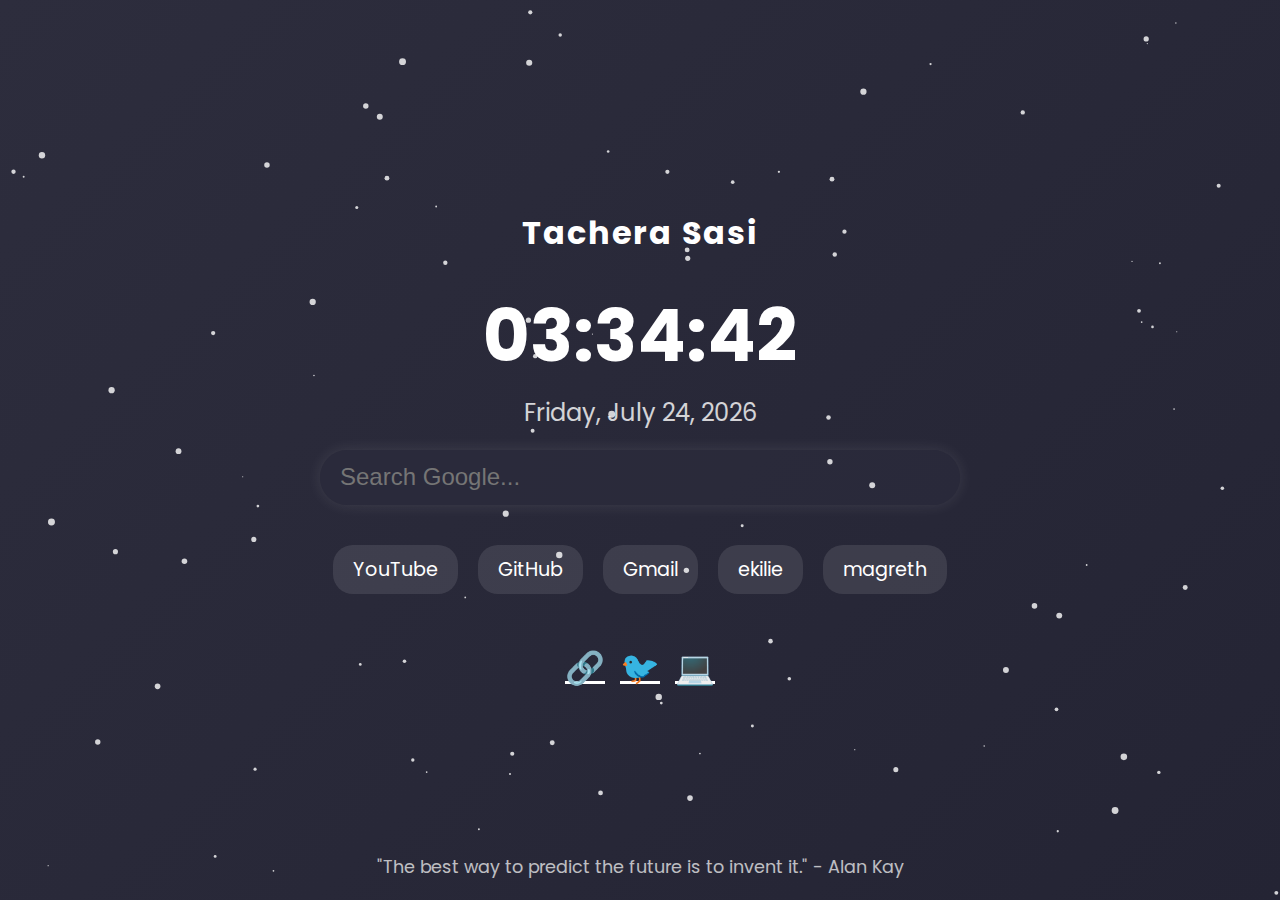
==== index.html @ eb3d1e67 "added a bunch of cool stuffs" ====
<!DOCTYPE html>
<html lang="en">
<head>
  <meta charset="UTF-8">
  <meta name="viewport" content="width=device-width, initial-scale=1.0">
  <link rel="stylesheet" href="assets/main.css">
  <link rel="shortcut icon" href="assets/icon3.png" type="image/x-icon">
  <title>Leap of faith</title>

</head>
<body>
  <div id="name">Tachera Sasi</div>
  <div id="clock">00:00:00</div>
  <div id="date">January 1, 2024</div>

  <input type="text" id="search" placeholder="Search Google..." onkeydown="searchGoogle(event)">
  
  <div class="favorite-links">
    <a href="https://www.youtube.com/" target="_blank">YouTube</a>
    <a href="https://www.github.com/" target="_blank">GitHub</a>
    <a href="https://mail.google.com/" target="_blank">Gmail</a>
    <a href="https://www.ekilie.com/" target="_blank">ekilie</a>
    <a href="https://magreth.ekilie.com/" target="_blank">magreth</a>
  </div>

  <div class="social-icons">
    <a href="https://www.linkedin.com/tacheraSasi" target="_blank">🔗</a>
    <a href="https://twitter.com/tacheraSasi" target="_blank">🐦</a>
    <a href="https://github.com/tacheraSasi" target="_blank">💻</a>
  </div>

  <div id="footer">"The best way to predict the future is to invent it." - Alan Kay</div>

  <div class="particles">
    <canvas id="particle-canvas"></canvas>
  </div>

  <script>
    // Clock update function
    function updateClock() {
      const clockElement = document.getElementById('clock');
      const dateElement = document.getElementById('date');
      const now = new Date();
      
      let hours = now.getHours().toString().padStart(2, '0');
      let minutes = now.getMinutes().toString().padStart(2, '0');
      let seconds = now.getSeconds().toString().padStart(2, '0');
      clockElement.textContent = `${hours}:${minutes}:${seconds}`;
      
      const options = { weekday: 'long', year: 'numeric', month: 'long', day: 'numeric' };
      dateElement.textContent = now.toLocaleDateString(undefined, options);
    }

    function searchGoogle(event) {
      if (event.key === 'Enter') {
        const query = document.getElementById('search').value;
        window.location.href = `https://www.google.com/search?q=${encodeURIComponent(query)}`;
      }
    }

    setInterval(updateClock, 1000);
    updateClock();

    // Particle effect
    function particleEffect() {
      const canvas = document.getElementById('particle-canvas');
      const ctx = canvas.getContext('2d');
      canvas.width = window.innerWidth;
      canvas.height = window.innerHeight;

      const particlesArray = [];

      const createParticle = () => {
        particlesArray.push({
          x: Math.random() * canvas.width,
          y: Math.random() * canvas.height,
          size: Math.random() * 3 + 1,
          speedX: (Math.random() * 2) - 1,
          speedY: (Math.random() * 2) - 1
        });
      };

      const drawParticle = (particle) => {
        ctx.fillStyle = 'rgba(255, 255, 255, 0.8)';
        ctx.beginPath();
        ctx.arc(particle.x, particle.y, particle.size, 0, Math.PI * 2);
        ctx.closePath();
        ctx.fill();
      };

      const updateParticle = (particle) => {
        particle.x += particle.speedX;
        particle.y += particle.speedY;
        if (particle.size > 0.2) particle.size -= 0.01;

        if (particle.x < 0 || particle.x > canvas.width || particle.y < 0 || particle.y > canvas.height) {
          particle.x = Math.random() * canvas.width;
          particle.y = Math.random() * canvas.height;
          particle.size = Math.random() * 3 + 1;
        }
      };

      const animateParticles = () => {
        ctx.clearRect(0, 0, canvas.width, canvas.height);
        particlesArray.forEach((particle, index) => {
          updateParticle(particle);
          drawParticle(particle);
        });
        requestAnimationFrame(animateParticles);
      };

      for (let i = 0; i < 100; i++) {
        createParticle();
      }

      animateParticles();
    }

    window.addEventListener('resize', () => {
      const canvas = document.getElementById('particle-canvas');
      canvas.width = window.innerWidth;
      canvas.height = window.innerHeight;
    });

    particleEffect();
  </script>
</body>
</html>
---- assets/main.css ----
@import url('https://fonts.googleapis.com/css2?family=Poppins:wght@400;700&display=swap');

body {
  margin: 0;
  padding: 0;
  font-family: 'Poppins', sans-serif;
  background: linear-gradient(-45deg, #0e0e16, #1b1b2b, #2d2d3d);
  background-size: 400% 400%;
  animation: gradient 10s ease infinite;
  height: 100vh;
  display: flex;
  justify-content: center;
  align-items: center;
  flex-direction: column;
  color: white;
  text-align: center;
  overflow: hidden;
}

@keyframes gradient {
  0% { background-position: 0% 50%; }
  50% { background-position: 100% 50%; }
  100% { background-position: 0% 50%; }
}

#clock {
  font-size: 4.5rem;
  margin-bottom: 5px;
  font-weight: bold;
  transition: transform 0.2s ease;
}

#clock:hover {
  transform: scale(1.05);
  text-shadow: 0 0 20px rgba(255, 255, 255, 0.8);
}

#date {
  font-size: 1.5rem;
  margin-bottom: 20px;
  opacity: 0.8;
}

#name {
  font-size: 2rem;
  margin-bottom: 25px;
  letter-spacing: 2px;
  font-weight: 700;
}

#search {
  width: 80%;
  max-width: 600px;
  height: 55px;
  border: none;
  border-radius: 30px;
  padding: 0 20px;
  font-size: 1.5rem;
  background-color: rgba(43, 43, 60, 0.7);
  color: white;
  outline: none;
  box-shadow: 0 0 15px rgba(255, 255, 255, 0.1);
  transition: box-shadow 0.3s ease, background-color 0.3s ease;
}

#search:focus {
  box-shadow: 0px 4px 20px rgba(255, 255, 255, 0.7);
  background-color: rgba(43, 43, 60, 0.9);
}

.favorite-links {
  margin-top: 40px;
  display: flex;
  gap: 20px;
  justify-content: center;
  flex-wrap: wrap;
}

.favorite-links a {
  font-size: 1.2rem;
  color: white;
  text-decoration: none;
  background-color: rgba(255, 255, 255, 0.1);
  padding: 10px 20px;
  border-radius: 20px;
  transition: background-color 0.3s ease, transform 0.3s ease;
}

.favorite-links a:hover {
  background-color: rgba(255, 255, 255, 0.3);
  transform: translateY(-5px);
}

#footer {
  position: absolute;
  bottom: 20px;
  font-size: 1.1rem;
  opacity: 0.7;
  transition: opacity 0.3s ease;
}

#footer:hover {
  opacity: 1;
}

.social-icons {
  display: flex;
  gap: 15px;
  margin-top: 50px;
}

.social-icons a {
  color: white;
  font-size: 2rem;
  transition: transform 0.3s ease;
}

.social-icons a:hover {
  transform: scale(1.2);
  text-shadow: 0 0 10px rgba(255, 255, 255, 0.8);
}

/* Particle background */
.particles {
  position: absolute;
  top: 0;
  left: 0;
  width: 100%;
  height: 100%;
  pointer-events: none;
  background: transparent;
}

canvas {
  position: absolute;
  top: 0;
  left: 0;
}
#name,#clock,#date{
  cursor: pointer;
}
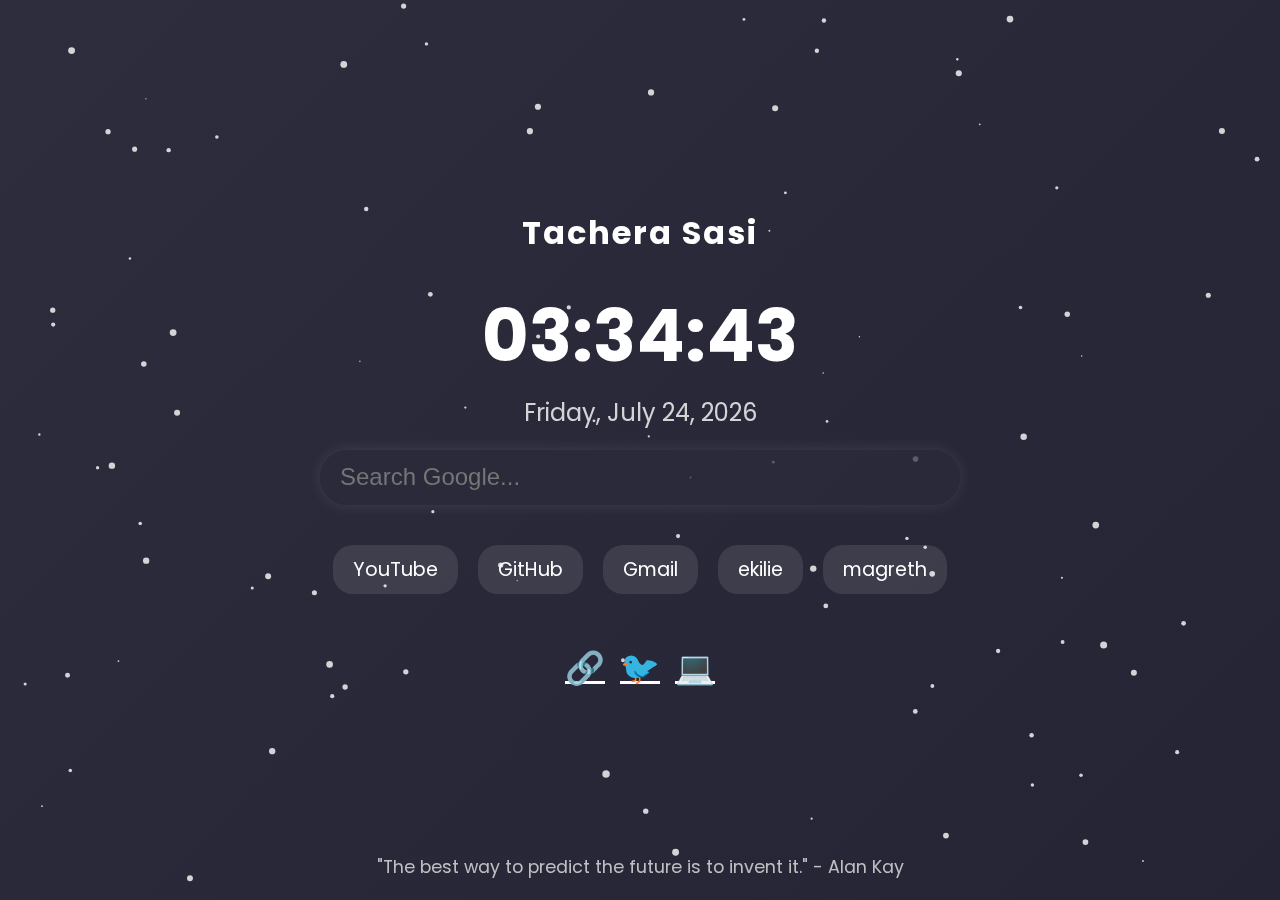
==== commit 5065d6da: "added afew things" ====
--- a/index.html
+++ b/index.html
@@ -6,10 +6,9 @@
   <link rel="stylesheet" href="assets/main.css">
   <link rel="shortcut icon" href="assets/icon3.png" type="image/x-icon">
   <title>Leap of faith</title>
-
 </head>
 <body>
-  <div id="name">Tachera Sasi</div>
+  <div id="name" onclick="alert('Hello, Tachera Sasi!')">Tachera Sasi</div>
   <div id="clock">00:00:00</div>
   <div id="date">January 1, 2024</div>
 
@@ -54,9 +53,10 @@
     function searchGoogle(event) {
       if (event.key === 'Enter') {
         const query = document.getElementById('search').value;
-        window.location.href = `https://www.google.com/search?q=${encodeURIComponent(query)}`;
+        window.open(`https://www.google.com/search?q=${encodeURIComponent(query)}`, '_blank');
       }
     }
+
 
     setInterval(updateClock, 1000);
     updateClock();
--- a/assets/main.css
+++ b/assets/main.css
@@ -46,6 +46,11 @@
   margin-bottom: 25px;
   letter-spacing: 2px;
   font-weight: 700;
+  cursor: pointer;
+}
+
+#name:hover {
+  text-shadow: 0 0 20px rgba(255, 255, 255, 0.8);
 }
 
 #search {
@@ -112,30 +117,16 @@
 .social-icons a {
   color: white;
   font-size: 2rem;
-  transition: transform 0.3s ease;
+  transition: transform 0.2s ease;
 }
 
 .social-icons a:hover {
   transform: scale(1.2);
-  text-shadow: 0 0 10px rgba(255, 255, 255, 0.8);
-}
-
-/* Particle background */
-.particles {
-  position: absolute;
-  top: 0;
-  left: 0;
-  width: 100%;
-  height: 100%;
-  pointer-events: none;
-  background: transparent;
 }
 
 canvas {
   position: absolute;
   top: 0;
   left: 0;
+  z-index: -1;
 }
-#name,#clock,#date{
-  cursor: pointer;
-}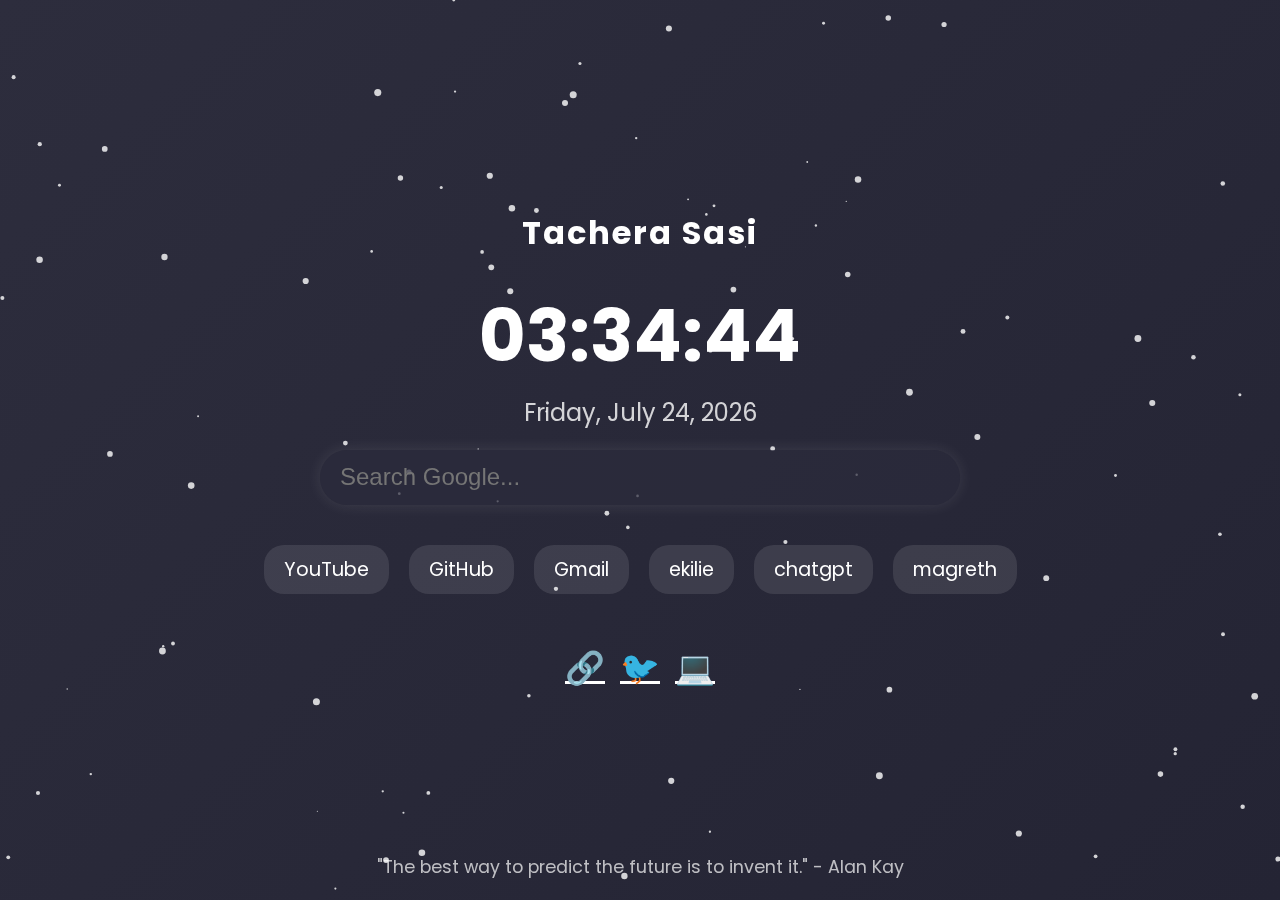
==== commit b8295992: "added chatgpt link on the page" ====
--- a/index.html
+++ b/index.html
@@ -19,6 +19,7 @@
     <a href="https://www.github.com/" target="_blank">GitHub</a>
     <a href="https://mail.google.com/" target="_blank">Gmail</a>
     <a href="https://www.ekilie.com/" target="_blank">ekilie</a>
+    <a href="https://www.chatgpt.com/" target="_blank">chatgpt</a>
     <a href="https://magreth.ekilie.com/" target="_blank">magreth</a>
   </div>
 
@@ -54,6 +55,7 @@
       if (event.key === 'Enter') {
         const query = document.getElementById('search').value;
         window.open(`https://www.google.com/search?q=${encodeURIComponent(query)}`, '_blank');
+        query = ""
       }
     }
 
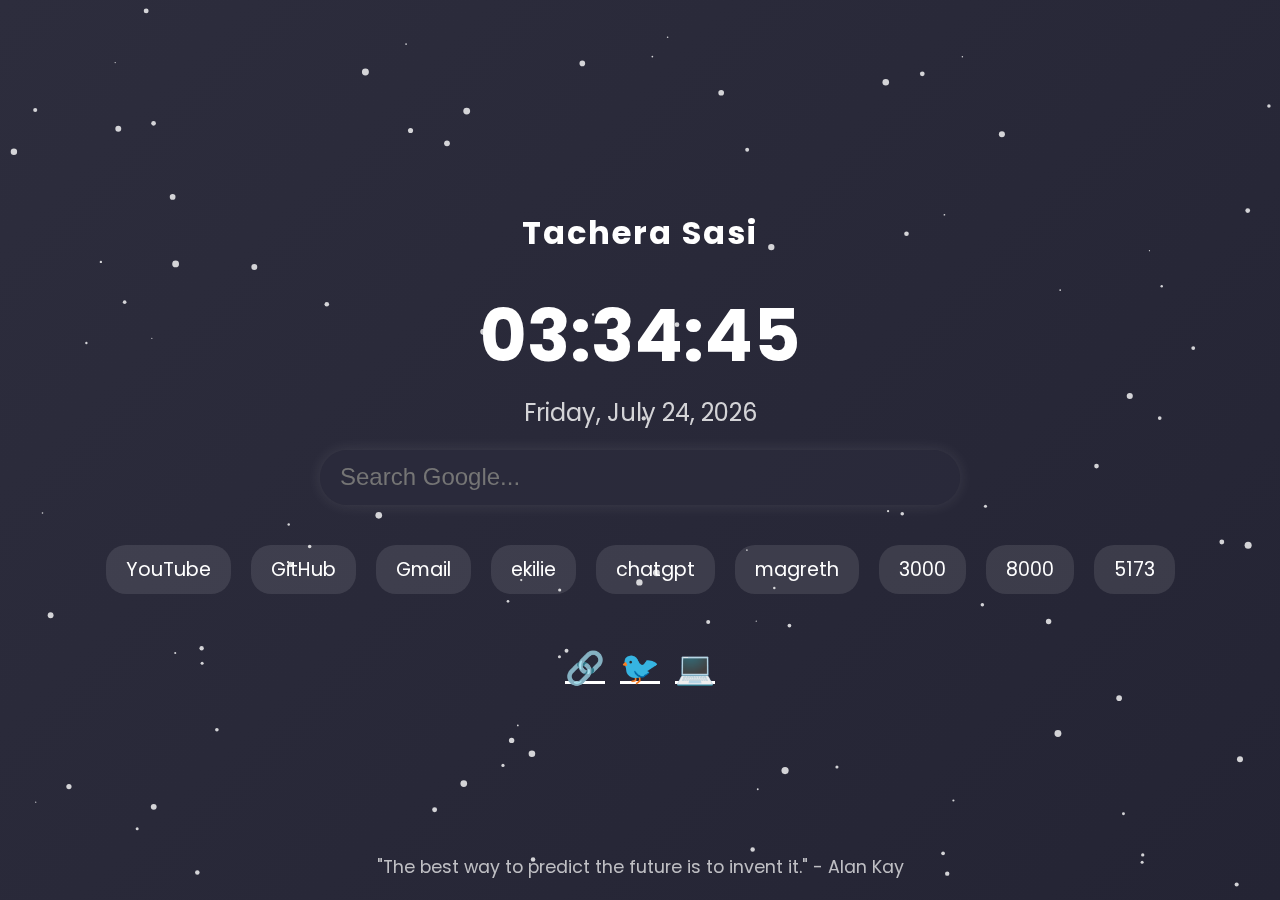
==== commit ce3e1f9d: "more links" ====
--- a/index.html
+++ b/index.html
@@ -21,6 +21,9 @@
     <a href="https://www.ekilie.com/" target="_blank">ekilie</a>
     <a href="https://www.chatgpt.com/" target="_blank">chatgpt</a>
     <a href="https://magreth.ekilie.com/" target="_blank">magreth</a>
+    <a href="http://localhost:3000" target="_blank">3000</a>
+    <a href="http://localhost:8000" target="_blank">8000</a>
+    <a href="http://localhost:5173" target="_blank">5173</a>
   </div>
 
   <div class="social-icons">
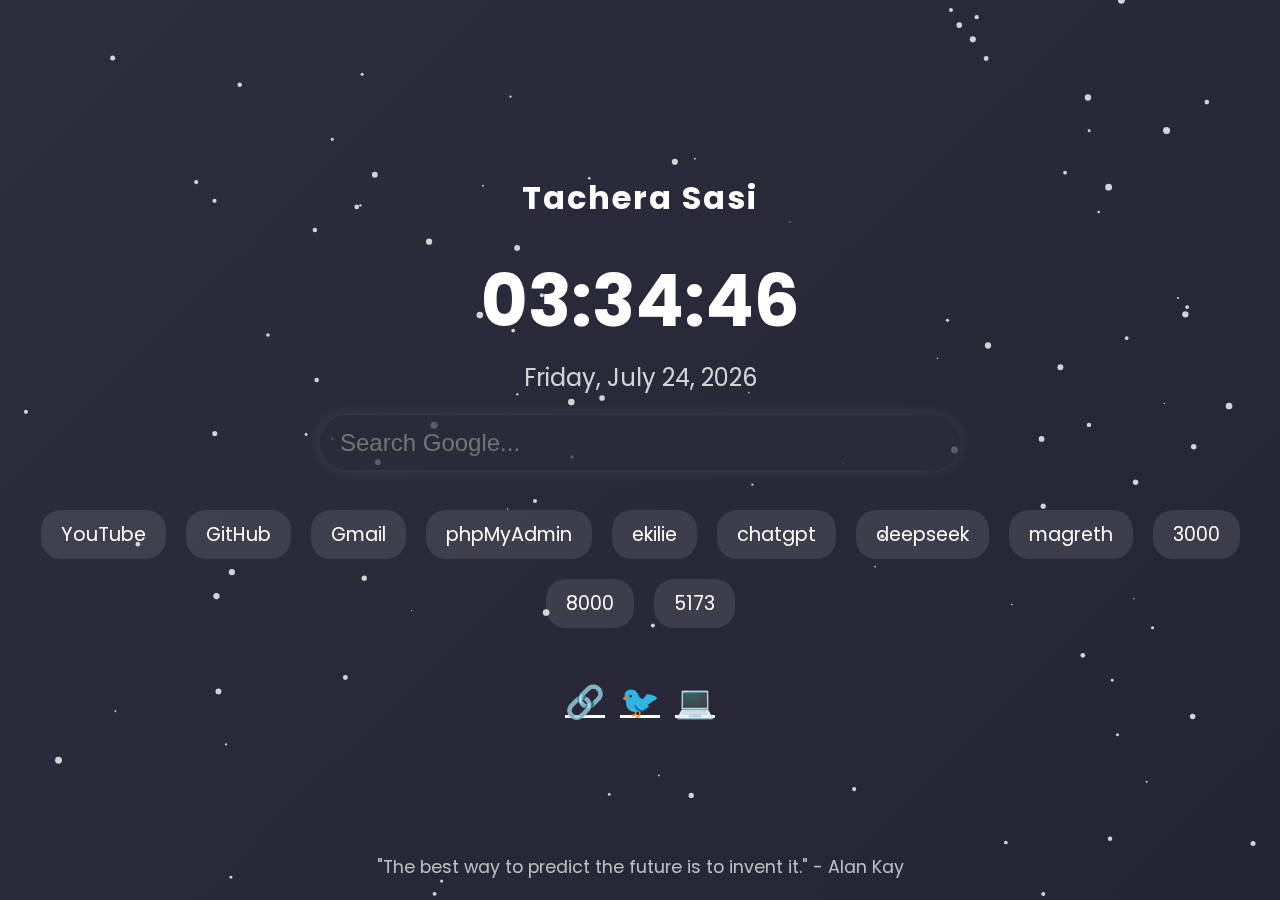
==== commit 2cdb41e7: "added deep seek to list" ====
--- a/index.html
+++ b/index.html
@@ -16,10 +16,12 @@
   
   <div class="favorite-links">
     <a href="https://www.youtube.com/" target="_blank">YouTube</a>
-    <a href="https://www.github.com/" target="_blank">GitHub</a>
+    <a href="https://www.github.com/tacheraSasi" target="_blank">GitHub</a>
     <a href="https://mail.google.com/" target="_blank">Gmail</a>
+    <a href="http://localhost/phpmyadmin" target="_blank">phpMyAdmin</a>
     <a href="https://www.ekilie.com/" target="_blank">ekilie</a>
     <a href="https://www.chatgpt.com/" target="_blank">chatgpt</a>
+    <a href="https://chat.deepseek.com/" target="_blank">deepseek</a>
     <a href="https://magreth.ekilie.com/" target="_blank">magreth</a>
     <a href="http://localhost:3000" target="_blank">3000</a>
     <a href="http://localhost:8000" target="_blank">8000</a>
